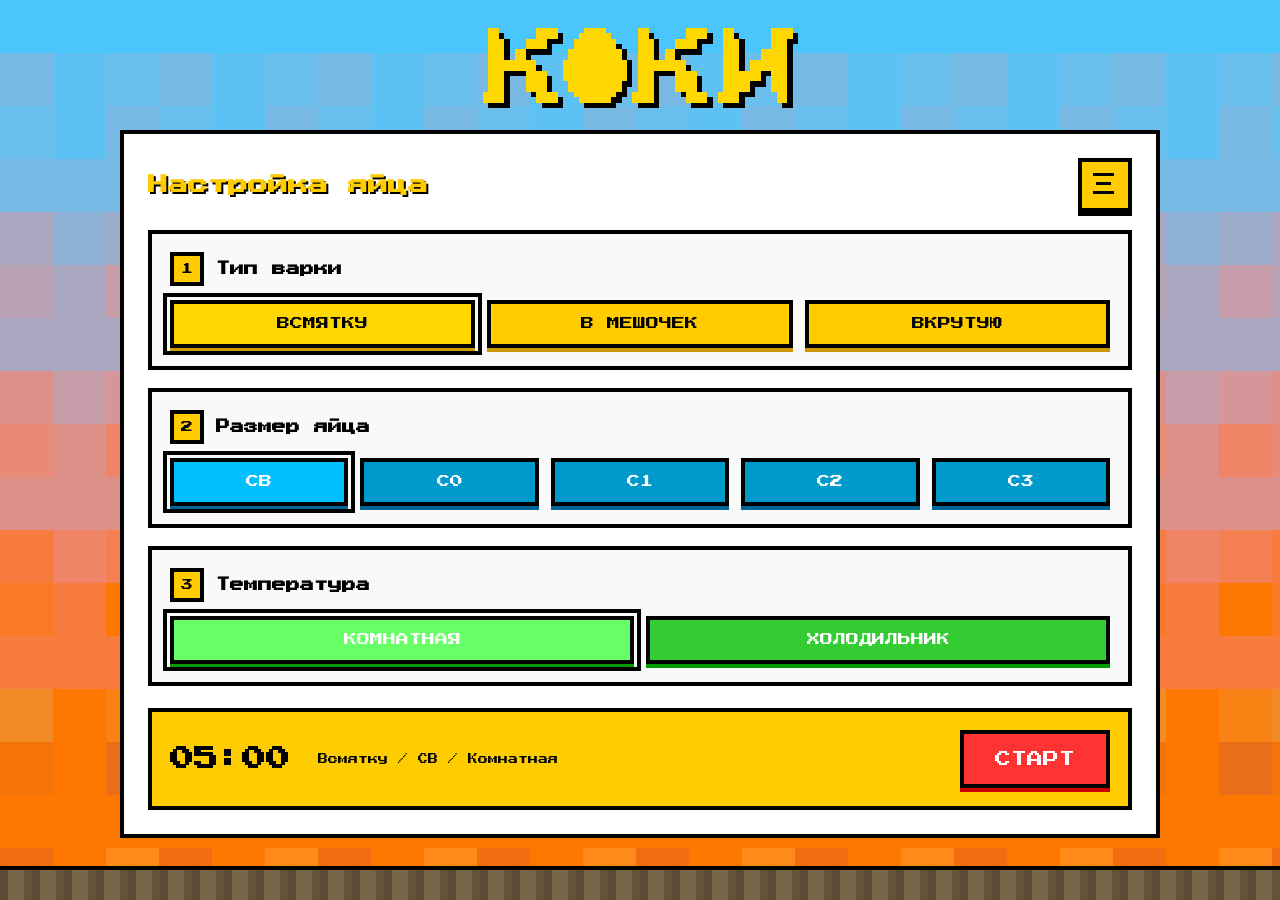
==== index.html @ ac681235 "260626" ====
<!DOCTYPE html>
<html lang="ru">
  <head>
    <meta charset="UTF-8">
    <meta name="viewport" content="width=device-width, initial-scale=1.0, viewport-fit=cover">
    <title>Главный по яйцам | КОКИ</title>
    <meta name="theme-color" id="themeColorMeta" content="#00B0EB">
    <meta name="apple-mobile-web-app-capable" content="yes">
    <meta name="mobile-web-app-capable" content="yes">
    <meta name="apple-mobile-web-app-status-bar-style" content="black-translucent">
    <link rel="icon" type="image/png" href="favicon-96x96.png" sizes="96x96" />
<link rel="icon" type="image/svg+xml" href="favicon.svg" />
<link rel="shortcut icon" type="image/x-icon" href="favicon.ico">
<link rel="apple-touch-icon" sizes="180x180" href="apple-touch-icon.png" />
<meta name="apple-mobile-web-app-title" content="КОКИ" />
<link rel="manifest" href="site.webmanifest" />
    <link rel="preconnect" href="https://fonts.googleapis.com">
    <link rel="preconnect" href="https://fonts.gstatic.com" crossorigin>
    <link rel="stylesheet" href="https://fonts.googleapis.com/css2?family=Press+Start+2P&display=swap">
    <link rel="icon" href="./assets/gif/peck.gif" type="image/gif">
    <link rel="stylesheet" href="./style.css">
  </head>

  <body>
    <div class="cloud-field" id="cloudField" aria-hidden="true"></div>
    <div class="night-star-field" id="nightStarField" aria-hidden="true"></div>
    <div class="status-veil" aria-hidden="true"></div>

    <div class="app-shell">
      <header class="retro-header app-header">
        <div class="header-inner">
          <img class="app-logo" src="./assets/logo.png" alt="КОКИ">
        </div>
      </header>

      <main class="retro-main app-main">
        <section class="site-section site-section--timer" id="timerView" data-section-panel="timer">
          <section class="app-panel setup-screen" id="setupScreen" aria-labelledby="setupTitle">
            <div class="panel-head">
              <h2 class="retro-subheading" id="setupTitle">Настройка яйца</h2>
              <button class="menu-toggle" type="button" data-menu-toggle aria-label="Открыть меню" aria-controls="siteMenuView" aria-expanded="false">
                <span class="menu-toggle__symbol" aria-hidden="true">Ξ</span>
              </button>
            </div>

            <ol class="setup-steps">
              <li class="setup-step">
                <div class="step-title">
                  <span class="step-number">1</span>
                  <h3>Тип варки</h3>
                </div>
                <div class="choice-grid choice-grid--three" role="radiogroup" aria-label="Тип варки">
                  <button class="retro-button retro-button--primary choice-button is-selected" type="button" data-group="doneness" data-value="soft" aria-pressed="true">Всмятку</button>
                  <button class="retro-button retro-button--primary choice-button" type="button" data-group="doneness" data-value="jammy" aria-pressed="false">В мешочек</button>
                  <button class="retro-button retro-button--primary choice-button" type="button" data-group="doneness" data-value="hard" aria-pressed="false">Вкрутую</button>
                </div>
              </li>

              <li class="setup-step">
                <div class="step-title">
                  <span class="step-number">2</span>
                  <h3>Размер яйца</h3>
                </div>
                <div class="choice-grid choice-grid--five" role="radiogroup" aria-label="Размер яйца">
                  <button class="retro-button retro-button--secondary choice-button is-selected" type="button" data-group="size" data-value="СВ" aria-pressed="true">СВ</button>
                  <button class="retro-button retro-button--secondary choice-button" type="button" data-group="size" data-value="С0" aria-pressed="false">С0</button>
                  <button class="retro-button retro-button--secondary choice-button" type="button" data-group="size" data-value="С1" aria-pressed="false">С1</button>
                  <button class="retro-button retro-button--secondary choice-button" type="button" data-group="size" data-value="С2" aria-pressed="false">С2</button>
                  <button class="retro-button retro-button--secondary choice-button" type="button" data-group="size" data-value="С3" aria-pressed="false">С3</button>
                </div>
              </li>

              <li class="setup-step">
                <div class="step-title">
                  <span class="step-number">3</span>
                  <h3>Температура</h3>
                </div>
                <div class="choice-grid choice-grid--two" role="radiogroup" aria-label="Температура яиц">
                  <button class="retro-button retro-button--constructive choice-button is-selected" type="button" data-group="temperature" data-value="room" aria-pressed="true">Комнатная</button>
                  <button class="retro-button retro-button--constructive choice-button" type="button" data-group="temperature" data-value="cold" aria-pressed="false">Холодильник</button>
                </div>
              </li>
            </ol>

            <div class="start-console" aria-live="polite">
              <div class="time-preview">
                <strong id="selectedTime">05:00</strong>
              </div>
              <div class="recipe-preview" id="recipePreview">Всмятку / СВ / Комнатная</div>
              <button class="retro-button retro-button--destructive retro-button--large start-button" id="startButton" type="button">Старт</button>
            </div>
          </section>

          <section class="app-panel timer-screen is-hidden" id="timerScreen" aria-labelledby="timerTitle" aria-live="polite">
            <div class="panel-head">
              <h2 class="retro-subheading">Таймер варки</h2>
              <button class="menu-toggle" type="button" data-menu-toggle aria-label="Открыть меню" aria-controls="siteMenuView" aria-expanded="false">
                <span class="menu-toggle__symbol" aria-hidden="true">Ξ</span>
              </button>
            </div>

            <div class="timer-scene">
              <div class="chicken-stage" aria-label="Игровая сцена">
                <div class="stage-sky" id="stageSky" aria-hidden="true"></div>
                <div class="stage-cloud-field" id="stageCloudField" aria-hidden="true"></div>
                <div class="stage-night-star-field" id="stageNightStarField" aria-hidden="true"></div>
                <img class="chicken-gif" id="chickenGif" src="./assets/gif/peck.gif" alt="Курица клюет">
              </div>

              <div class="timer-console">
                <span class="retro-badge retro-badge--warning" id="timerState">ВАРИМ</span>
                <h2 class="timer-title" id="timerTitle">До готовности</h2>
                <div class="timer-display" id="timerDisplay">05:00</div>
                <p class="timer-recipe" id="timerRecipe">Всмятку / СВ / Комнатная</p>

                <div class="retro-progress-bar timer-progress" aria-label="Прогресс таймера">
                  <div class="retro-progress-bar__inner" id="progressBar"></div>
                </div>

                <div class="timer-actions">
                  <button class="retro-button retro-button--secondary retro-button--medium" id="pauseButton" type="button">Пауза</button>
                  <button class="retro-button retro-button--ghost retro-button--medium" id="resetButton" type="button">Сначала</button>
                </div>
              </div>
            </div>
          </section>
        </section>

        <section class="app-panel site-menu-panel is-hidden" id="siteMenuView" aria-labelledby="siteMenuTitle">
          <div class="panel-head">
            <h2 class="retro-subheading" id="siteMenuTitle">Меню</h2>
            <button class="menu-toggle" type="button" data-menu-toggle aria-label="Закрыть меню" aria-controls="siteMenuView" aria-expanded="true">
              <span class="menu-toggle__symbol" aria-hidden="true">×</span>
            </button>
          </div>

          <nav class="site-menu" aria-label="Разделы сайта">
            <button class="site-menu__item is-active" type="button" data-section-target="timer" aria-current="page">Таймер варки</button>
            <button class="site-menu__item" type="button" data-section-target="tips">Советы</button>
            <button class="site-menu__item" type="button" data-section-target="recipes">Рецепты</button>
            <button class="site-menu__item" type="button" data-section-target="chef">От Шефа</button>
            <div class="site-menu__meta">
              <span>Версия 0.1</span>
              <span>© <span id="menuYear">2026</span> <a href="https://svarganil.ru" target="_blank" rel="noopener noreferrer">Сварганил</a></span>
            </div>
          </nav>
        </section>

        <section class="app-panel page-placeholder site-section is-hidden" id="recipesView" data-section-panel="recipes" aria-labelledby="recipesTitle">
          <div class="panel-head">
            <h2 class="retro-subheading" id="recipesTitle">Рецепты</h2>
            <button class="menu-toggle" type="button" data-menu-toggle aria-label="Открыть меню" aria-controls="siteMenuView" aria-expanded="false">
              <span class="menu-toggle__symbol" aria-hidden="true">Ξ</span>
            </button>
          </div>
          <div class="retro-accordion recipes-accordion" id="recipesList" data-recipes-src="./md/recipes.md">
            <button class="retro-accordion__button" type="button" aria-expanded="false" aria-controls="recipe-content-0">Чылбыр (яйца по-турецки)</button>
            <div class="retro-accordion__content" id="recipe-content-0" hidden>
              <section class="recipe-section" aria-labelledby="recipe-ingredients-0">
                <h3 id="recipe-ingredients-0">Ингредиенты</h3>
                <div class="recipe-copy">
                  <p>Йогуртовый соус:</p>
                  <ul class="recipe-list">
                    <li>Греческий йогурт (густой) — 250 г</li>
                    <li>Укроп — 2-3 веточки</li>
                    <li>Чеснок — 1 зубчик</li>
                    <li>Соль — ¼ ч. л.</li>
                    <li>TABASCO Jalapeno¹ — ¼ ч. л.</li>
                  </ul>
                  <p>Пряное масло:</p>
                  <ul class="recipe-list">
                    <li>Сливочное масло — 40 г</li>
                    <li>Оливковое масло — 1 ст. л.</li>
                    <li>Соус Lao Gan Ma² — 2 ст. л.</li>
                  </ul>
                  <p>Яйца пашот:</p>
                  <ul class="recipe-list">
                    <li>Уксус (9%) — 1 ст. л.</li>
                    <li>Соль — ¼ ч. л.</li>
                    <li>Яйца — 4 шт.</li>
                  </ul>
                  <p>Подача:</p>
                  <ul class="recipe-list">
                    <li>Халапеньо (свежий) — 3-5 слайсов</li>
                    <li>Укроп — 1-2 веточки</li>
                    <li>Пита — 1 шт.</li>
                  </ul>
                  <p>Можно заменить:</p>
                  <p>¹ Небольшим количеством любой пряной сухой приправы</p>
                  <p>² Миксом молотой копчёной паприки и хлопьев перца чили</p>
                </div>
              </section>

              <section class="recipe-section" aria-labelledby="recipe-steps-0">
                <h3 id="recipe-steps-0">Рецепт</h3>
                <div class="recipe-copy">
                  <ol class="recipe-steps">
                    <li>Достань йогурт из холодильника заранее, чтобы он достиг комнатной температуры. Мелко нарежь укроп, чеснок раздави в прессе (или натри на мелкой тёрке). Смешай йогурт с укропом, чесноком, солью и соусом TABASCO Jalapeno. Выложи массу в две тарелки.</li>
                    <li>В маленьком сотейнике разогрей сливочное и оливковое масло, добавь соус Lao Gan Ma, перемешай и готовь 1 минуту на небольшом огне. Оставь настаиваться на 5–10 минут, слей в соусник.</li>
                    <li>В кастрюлю налей слой воды толщиной 8-10 сантиметров, добавь уксус и соль, доведи до кипения и убавь огонь на слабый. Яйцо комнатной температуры разбей в маленькую миску, наклони её над водой и осторожно опусти яйцо в кастрюлю, вари 2–3 минуты по 2 яйца за раз. Аккуратно достань яйца с помощью шумовки, промокни бумажным полотенцем и выложи на йогуртовый соус.</li>
                    <li>Полей пряным маслом, укрась тонкими слайсами халапеньо и укропом. Подавай с тёплой питой.</li>
                  </ol>
                  <p class="recipe-link-row"><a class="retro-button retro-button--link recipe-link" href="https://t.me/slappetizer/432" target="_blank" rel="noopener noreferrer">Смотреть видео</a></p>
                </div>
              </section>
            </div>
            <button class="retro-accordion__button" type="button" aria-expanded="false" aria-controls="recipe-content-1">Маринованные яйца</button>
            <div class="retro-accordion__content" id="recipe-content-1" hidden>
              <section class="recipe-section" aria-labelledby="recipe-ingredients-1">
                <h3 id="recipe-ingredients-1">Ингредиенты</h3>
                <div class="recipe-copy">
                  <ul class="recipe-list">
                    <li>Яйцо СО — 10 шт.</li>
                    <li>Соль — 1 ст. л.</li>
                    <li>Имбирь — 50 г</li>
                    <li>Чеснок — 10 г</li>
                    <li>Острый перец — 10 г</li>
                    <li>Растительное масло — 2 мл</li>
                    <li>Вода — 300 мл</li>
                    <li>Соевый соус — 300 мл</li>
                    <li>Тростниковый сахар — 2 ст. л.</li>
                    <li>Зелёный лук — 30 г</li>
                    <li>Вустерширский соус — 5 мл</li>
                    <li>Рисовый уксус — 2 ст. л.</li>
                  </ul>
                </div>
              </section>

              <section class="recipe-section" aria-labelledby="recipe-steps-1">
                <h3 id="recipe-steps-1">Рецепт</h3>
                <div class="recipe-copy">
                  <ol class="recipe-steps">
                    <li>Сперва отвари яйца. Вскипяти воду и посоли в пропорции чайная ложка соли на литр. Аккуратно опусти яйца, вода должна полностью покрывать их. Сбавь огонь, чтобы не было бурного кипения. Для «кремового желтка» потребуется от 4 до 5 минут в зависимости от категории (размера) и температуры яиц.</li>
                    <li>Переложи яйца в ледяную воду, а через 5 минут смени её, чтобы остановить процесс варки внутри. Аккуратно почисти яйца и положи их в банку.</li>
                    <li>Для маринада почисти и нарежь свежий имбирь, чеснок и острый перец. Немного обжарь их, залей водой, соевым соусом и добавь сахар. Вари 10-15 минут.</li>
                    <li>Нарежь зелёный лук и добавь к яйцам. Капни вустерский соус, залей маринадом и добавь рисовый уксус.</li>
                    <li>Плотно закрой банку и убери в холодильник на 24 часа.</li>
                  </ol>
                  <p>Подавай с хрустящим луком.</p>
                  <p class="recipe-link-row"><a class="retro-button retro-button--link recipe-link" href="https://t.me/slappetizer/552" target="_blank" rel="noopener noreferrer">Смотреть видео</a></p>
                </div>
              </section>
            </div>
          </div>
        </section>

        <section class="app-panel page-placeholder site-section is-hidden" id="tipsView" data-section-panel="tips" aria-labelledby="tipsTitle">
          <div class="panel-head">
            <h2 class="retro-subheading" id="tipsTitle">Советы</h2>
            <button class="menu-toggle" type="button" data-menu-toggle aria-label="Открыть меню" aria-controls="siteMenuView" aria-expanded="false">
              <span class="menu-toggle__symbol" aria-hidden="true">Ξ</span>
            </button>
          </div>
          <div class="retro-accordion tips-accordion" id="tipsList" data-hints-src="./md/hints.md">
            <button class="retro-accordion__button" type="button" aria-expanded="false" aria-controls="hint-content-0">Категория и хранение</button>
            <div class="retro-accordion__content" id="hint-content-0" hidden>
              <div class="recipe-copy">
                <p>Столовые яйца (маркируются синей буквой С) — можно хранить до 25 дней при комнатной температуре и до 120 дней — в холодильнике.</p>
                <p>Столовые яйца делятся на категории по весу. Больше цифра — меньше размер:</p>
                <ul class="recipe-list">
                  <li>С3 — столовое яйцо третьей категории / 35–44,9 г</li>
                  <li>С2 — столовое яйцо второй категории / 45–54,9 г</li>
                  <li>С1 — столовое яйцо первой категории / 55–64,9 г</li>
                  <li>СО — столовое яйцо отборное / 65–74,9 г</li>
                  <li>СВ — столовое яйцо высшей категории / более 75 г</li>
                </ul>
                <p>При этом категорию яиц определяет только вес, а не пищевые показатели. Это учитывается и при готовке: чем легче яйцо, тем быстрее оно сварится.</p>
                <p>Диетические яйца (маркируются красной буквой Д) — срок реализации доходит до 7 дней.</p>
              </div>
            </div>

            <button class="retro-accordion__button" type="button" aria-expanded="false" aria-controls="hint-content-1">Нужно ли мыть куриные яйца</button>
            <div class="retro-accordion__content" id="hint-content-1" hidden>
              <div class="recipe-copy">
                <p>Мыть яйца перед хранением не стоит — так они быстрее теряют свежесть. А вот перед приготовлением ополоснуть скорлупу можно и нужно.</p>
                <p>Опять же всё зависит от твоей брезгливости.</p>
              </div>
            </div>

            <button class="retro-accordion__button" type="button" aria-expanded="false" aria-controls="hint-content-2">Принципы варки яиц</button>
            <div class="retro-accordion__content" id="hint-content-2" hidden>
              <div class="recipe-copy">
                <p>Четыре простых правила для варки яиц любой категории:</p>
                <ol class="recipe-steps">
                  <li>Достань яйца из холодильника заранее и дай им прогреться до комнатной температуры — иначе от резкого перепада температур скорлупа может треснуть.</li>
                  <li>Вода должна полностью покрывать яйца. Доведи её до кипения, посоли из расчёта чайная ложка на литр и немного убавь огонь — яйца должны лежать плотно и вариться в слабо кипящей воде, не стукаясь о кастрюлю, иначе скорлупа треснет и белок вытечет.</li>
                  <li>Опускай яйца в воду ложкой или шумовкой. Время варки — от 2 до 15 минут в зависимости от желаемой консистенции и категории яиц.</li>
                  <li>Готовые яйца сразу переложи в холодную воду — со льдом или просто под краном.</li>
                </ol>
              </div>
            </div>

            <button class="retro-accordion__button" type="button" aria-expanded="false" aria-controls="hint-content-3">Зачем прокалывать яйца перед варкой</button>
            <div class="retro-accordion__content" id="hint-content-3" hidden>
              <div class="recipe-copy">
                <p>Некоторые прокалывают скорлупу булавкой перед варкой — вода проникает между скорлупой и мембраной, и яйцо потом легче чистится.</p>
                <p class="recipe-link-row"><a class="retro-button retro-button--link recipe-link" href="https://ozon.ru/t/fIwweMl" target="_blank" rel="noopener noreferrer">Удобнее всего использовать специальный прокалыватель.</a></p>
              </div>
            </div>

            <button class="retro-accordion__button" type="button" aria-expanded="false" aria-controls="hint-content-4">Яйца всмятку</button>
            <div class="retro-accordion__content" id="hint-content-4" hidden>
              <div class="recipe-copy">
                <p>У яйца всмятку — жидкий желток и нетвёрдый белок. Такое яйцо можно приготовить и без варки: залей яйца кипятком, подожди 10 минут, слей воду и снова залей кипятком на 2–3 минуты. Белок при этом не твердеет, а лишь сгущается в нежную массу, желток остаётся полужидким.</p>
                <p>Для получения такой консистенции используй мой таймер.</p>
              </div>
            </div>

            <button class="retro-accordion__button" type="button" aria-expanded="false" aria-controls="hint-content-5">Яйца в мешочек</button>
            <div class="retro-accordion__content" id="hint-content-5" hidden>
              <div class="recipe-copy">
                <p>У яйца в мешочек твёрдый белок и жидкий кремовый желток в середине.</p>
                <p>Для получения такой консистенции используй мой таймер.</p>
              </div>
            </div>

            <button class="retro-accordion__button" type="button" aria-expanded="false" aria-controls="hint-content-6">Яйца вкрутую</button>
            <div class="retro-accordion__content" id="hint-content-6" hidden>
              <div class="recipe-copy">
                <p>У яйца вкрутую — полностью затвердевший желток и плотный белок.</p>
                <p>Проверить готовность просто: раскрути яйцо — вкрутую оно вращается ровно, сырое — покачивается.</p>
                <p>Для получения такой консистенции используй мой таймер.</p>
                <p>А если хочешь модный мягкий в центре желток — уменьши время варки на 1–1,5 минуты.</p>
              </div>
            </div>

            <button class="retro-accordion__button" type="button" aria-expanded="false" aria-controls="hint-content-7">Варка перепелиных яиц</button>
            <div class="retro-accordion__content" id="hint-content-7" hidden>
              <div class="recipe-copy">
                <p>Да, их тоже можно варить всмятку, в мешочек и вкрутую, но есть нюансы, так что выделил отдельным пунктом.</p>
                <p>Варятся довольно просто. Примерно за полчаса до варки вынь яйца из холодильника — особенно если планируешь опускать их сразу в кипяток. Так скорлупа не треснет от перепада температур.</p>
                <p>Перепелиные яйца вкрутую кладут в холодную воду и варят 4 минуты после закипания. В мешочек — опускают в кипяток на 3 минуты, затем сразу в холодную воду. Всмятку — то же самое, но достаточно 2 минут.</p>
              </div>
            </div>

            <button class="retro-accordion__button" type="button" aria-expanded="false" aria-controls="hint-content-8">Как быстро чистить яйца</button>
            <div class="retro-accordion__content" id="hint-content-8" hidden>
              <div class="recipe-copy">
                <p>Положи яйцо на стол, накрой ладонью и покатай, слегка надавливая — скорлупа равномерно растрескается и легко снимется. Способ работает и с куриными, и с перепелиными.</p>
              </div>
            </div>

            <button class="retro-accordion__button" type="button" aria-expanded="false" aria-controls="hint-content-9">Резак для яиц всмятку</button>
            <div class="retro-accordion__content" id="hint-content-9" hidden>
              <div class="recipe-copy">
                <p>Eierschalensollbruchstellenverursacher — немецкий гаджет для вскрытия яиц всмятку: небольшой, но увесистый металлический шарик резко ударяет по куполу на скорлупе, что делает ровный круговой надрез для аккуратного снятия верхушки.</p>
                <p>Кстати, дословно означает «устройство для создания заданной точки разлома яичной скорлупы». Немцы славятся умением упаковать целое описание предмета в одно слово...</p>
                <p class="recipe-link-row"><a class="retro-button retro-button--link recipe-link" href="https://ozon.ru/t/aHXY3OH" target="_blank" rel="noopener noreferrer">Свой купил тут.</a></p>
              </div>
            </div>

            <button class="retro-accordion__button" type="button" aria-expanded="false" aria-controls="hint-content-10">Сколько яиц можно есть в день</button>
            <div class="retro-accordion__content" id="hint-content-10" hidden>
              <div class="recipe-copy">
                <p>Для здорового человека одно-два яйца в день — норма, которая не повышает риск сердечно-сосудистых заболеваний. Но важно не только количество, а ещё и с чем их ешь: яйцо пашот с цельнозерновым хлебом и овощами — одно дело, яичница с беконом — совсем другое. Людям с диабетом или нарушениями липидного обмена стоит обсудить норму с врачом.</p>
                <p>Холестерин в яйцах долго был поводом для тревоги, но сейчас учёные смотрят на это иначе: пищевой холестерин слабо влияет на его уровень в крови. Организм сам производит около 80% холестерина, а куда важнее — сколько клетчатки ты ешь и каков образ жизни в целом.</p>
              </div>
            </div>

            <button class="retro-accordion__button" type="button" aria-expanded="false" aria-controls="hint-content-11">Можно ли пить сырые яйца</button>
            <div class="retro-accordion__content" id="hint-content-11" hidden>
              <div class="recipe-copy">
                <p>Сырые яйца пьют ради голоса, от похмелья и для набора мышц — как Рокки. Цистеин действительно помогает при похмелье, горло яйца тоже смягчают, но вот с белком всё наоборот: из сырых усваивается лишь около 50%, из варёных — 90%. Вдобавок сырой белок блокирует усвоение биотина.</p>
                <p>Главный риск — сальмонеллёз, хотя вероятность заражения невелика. Детям, беременным и пожилым сырые яйца лучше не есть совсем. Вывод простой: польза есть, но варёные яйца во всём выигрывают.</p>
              </div>
            </div>
          </div>
        </section>

        <section class="app-panel page-placeholder site-section is-hidden" id="chefView" data-section-panel="chef" aria-labelledby="chefTitle">
          <div class="panel-head">
            <h2 class="retro-subheading" id="chefTitle">От Шефа</h2>
            <button class="menu-toggle" type="button" data-menu-toggle aria-label="Открыть меню" aria-controls="siteMenuView" aria-expanded="false">
              <span class="menu-toggle__symbol" aria-hidden="true">Ξ</span>
            </button>
          </div>
          <div class="chef-scene">
            <div class="stage-sky chef-stage-sky" id="chefStageSky" aria-hidden="true"></div>
            <div class="stage-cloud-field chef-stage-cloud-field" id="chefStageCloudField" aria-hidden="true"></div>
            <div class="stage-night-star-field chef-stage-night-star-field" id="chefStageNightStarField" aria-hidden="true"></div>
            <blockquote class="retro-blockquote chef-bubble">
              <p>Что было раньше — курица или яйцо? Лично мне — пофигу. Факт один: без курицы нет и яйца — «философского камня» кулинарии.</p>
              <p>Варёные яйца — это база. Кто-то любит просто вкрутую с щедрой порцией мазика, а кто-то, подобно Королю из «Бременских Музыкантов», — всмятку уплетать ложечкой. Жаль только переменных, чтобы достичь нужной консистенции с первого раза, слишком много.</p>
              <p>Именно поэтому я сварил больше сотни яиц и перебрал десятки комбинаций. А как известно, самое лучшее мы делаем для себя, так что без паники — твои яйца в надёжных руках.</p>
              <p>Удачной варки!</p>
              <p>— АВ</p>
            </blockquote>
            <img class="chef-avatar" src="./assets/av.png" alt="АВ">
          </div>
        </section>
      </main>

      <footer class="retro-footer app-footer">
        <div class="office-helper-shell" id="officeHelperShell" hidden>
          <blockquote class="retro-blockquote office-helper__bubble" id="officeHelperBubble" aria-live="polite" hidden>
            <span id="officeHelperBubbleText"></span>
          </blockquote>
          <button class="office-helper" id="officeHelper" type="button" aria-label="Открыть помощника">
            <img class="office-helper__gif" id="officeHelperGif" src="./assets/gif/crackl.gif" alt="">
          </button>
        </div>
        <div class="ground" aria-hidden="true"></div>
      </footer>
    </div>

    <div class="retro-toast" id="alarmToast" role="status">
      <p>КОКИ: яйцо готово!</p>
    </div>

    <script src="./script.js"></script>
  </body>
</html>
---- style.css ----
@import url('https://fonts.googleapis.com/css2?family=Press+Start+2P&display=swap');

* {
  box-sizing: border-box;
}

html {
  min-height: 100%;
  background-color: #00B0EB;
}

body {
  min-height: 100%;
  min-height: 100dvh;
  margin: 0;
  font-family: 'Press Start 2P', cursive;
  color: #000;
  position: relative;
  overflow-x: hidden;
  background-color: #00B0EB;
}

body.theme-morning {
  background-color: #4AC6FD;
}

body.theme-evening {
  background-color: #6B5272;
}

body.theme-night {
  background-color: #281B4F;
}

.status-veil {
  position: fixed;
  top: 0;
  left: 0;
  right: 0;
  height: calc(env(safe-area-inset-top, 0px) + 54px);
  z-index: 7;
  display: none;
  pointer-events: none;
  background: linear-gradient(
    to bottom,
    rgba(0, 176, 235, 0.68) 0%,
    rgba(0, 176, 235, 0.28) 58%,
    rgba(0, 176, 235, 0) 100%
  );
}

body.theme-morning .status-veil {
  background: linear-gradient(
    to bottom,
    rgba(74, 198, 253, 0.7) 0%,
    rgba(74, 198, 253, 0.3) 58%,
    rgba(74, 198, 253, 0) 100%
  );
}

body.theme-evening .status-veil {
  background: linear-gradient(
    to bottom,
    rgba(107, 82, 114, 0.74) 0%,
    rgba(107, 82, 114, 0.34) 58%,
    rgba(107, 82, 114, 0) 100%
  );
}

body.theme-night .status-veil {
  background: linear-gradient(
    to bottom,
    rgba(40, 27, 79, 0.76) 0%,
    rgba(40, 27, 79, 0.36) 58%,
    rgba(40, 27, 79, 0) 100%
  );
}

body::before,
body::after {
  content: "";
  display: none;
  position: fixed;
  top: 0;
  left: 0;
  pointer-events: none;
  z-index: 1;
  image-rendering: pixelated;
}

body.theme-evening::before {
  display: block;
  width: 1px;
  height: 1px;
  box-shadow:
    8vw 14vh 0 0 rgba(255, 238, 190, 0.44),
    17vw 31vh 0 1px rgba(255, 238, 190, 0.36),
    25vw 11vh 0 2px rgba(255, 249, 217, 0.34),
    34vw 42vh 0 0 rgba(255, 238, 190, 0.4),
    48vw 19vh 0 3px rgba(255, 249, 217, 0.32),
    57vw 36vh 0 1px rgba(255, 238, 190, 0.38),
    69vw 13vh 0 0 rgba(255, 249, 217, 0.42),
    82vw 28vh 0 2px rgba(255, 238, 190, 0.34),
    93vw 47vh 0 1px rgba(255, 249, 217, 0.38),
    12vw 63vh 0 2px rgba(255, 238, 190, 0.3),
    41vw 71vh 0 0 rgba(255, 249, 217, 0.36),
    77vw 66vh 0 3px rgba(255, 238, 190, 0.26),
    4vw 37vh 0 0 rgba(255, 249, 217, 0.34),
    28vw 52vh 0 1px rgba(255, 238, 190, 0.32),
    38vw 9vh 0 0 rgba(255, 249, 217, 0.38),
    62vw 57vh 0 2px rgba(255, 238, 190, 0.28),
    71vw 41vh 0 1px rgba(255, 249, 217, 0.34),
    88vw 12vh 0 0 rgba(255, 238, 190, 0.36),
    98vw 34vh 0 1px rgba(255, 249, 217, 0.32),
    19vw 48vh 0 0 rgba(255, 238, 190, 0.34),
    53vw 7vh 0 1px rgba(255, 249, 217, 0.3),
    79vw 49vh 0 0 rgba(255, 238, 190, 0.32),
    91vw 39vh 0 2px rgba(255, 249, 217, 0.28);
  animation: stars-twinkle-soft 5.6s ease-in-out infinite;
}

body.theme-evening::after {
  display: block;
  width: 2px;
  height: 2px;
  box-shadow:
    5vw 51vh 0 1px rgba(255, 223, 181, 0.36),
    21vw 74vh 0 0 rgba(255, 249, 217, 0.4),
    31vw 58vh 0 2px rgba(255, 223, 181, 0.3),
    52vw 79vh 0 1px rgba(255, 249, 217, 0.34),
    63vw 55vh 0 3px rgba(255, 223, 181, 0.26),
    89vw 78vh 0 0 rgba(255, 249, 217, 0.38),
    96vw 59vh 0 2px rgba(255, 223, 181, 0.32),
    73vw 88vh 0 1px rgba(255, 249, 217, 0.36),
    14vw 86vh 0 0 rgba(255, 223, 181, 0.32),
    36vw 91vh 0 2px rgba(255, 249, 217, 0.28),
    47vw 64vh 0 1px rgba(255, 223, 181, 0.34),
    68vw 73vh 0 0 rgba(255, 249, 217, 0.36),
    83vw 53vh 0 2px rgba(255, 223, 181, 0.3),
    26vw 68vh 0 0 rgba(255, 249, 217, 0.34),
    58vw 88vh 0 1px rgba(255, 223, 181, 0.32),
    94vw 82vh 0 0 rgba(255, 249, 217, 0.34);
  animation: stars-twinkle-soft 7.2s ease-in-out infinite reverse;
}

body.theme-night::before {
  display: none;
  width: 1px;
  height: 1px;
  box-shadow:
    3vw 8vh 0 0 rgba(255, 255, 230, 0.78),
    9vw 24vh 0 1px rgba(255, 255, 230, 0.62),
    14vw 42vh 0 3px rgba(255, 243, 188, 0.48),
    19vw 13vh 0 2px rgba(255, 255, 230, 0.58),
    24vw 67vh 0 0 rgba(255, 255, 230, 0.7),
    29vw 35vh 0 1px rgba(255, 243, 188, 0.56),
    33vw 5vh 0 2px rgba(255, 255, 230, 0.62),
    38vw 82vh 0 3px rgba(255, 243, 188, 0.46),
    44vw 26vh 0 0 rgba(255, 255, 230, 0.74),
    49vw 52vh 0 1px rgba(255, 243, 188, 0.58),
    54vw 17vh 0 3px rgba(255, 255, 230, 0.52),
    58vw 73vh 0 2px rgba(255, 243, 188, 0.54),
    63vw 39vh 0 0 rgba(255, 255, 230, 0.7),
    67vw 9vh 0 1px rgba(255, 243, 188, 0.58),
    72vw 61vh 0 3px rgba(255, 255, 230, 0.5),
    78vw 33vh 0 2px rgba(255, 243, 188, 0.56),
    83vw 14vh 0 0 rgba(255, 255, 230, 0.74),
    88vw 87vh 0 3px rgba(255, 243, 188, 0.46),
    94vw 48vh 0 1px rgba(255, 255, 230, 0.66),
    97vw 21vh 0 2px rgba(255, 243, 188, 0.54),
    6vw 79vh 0 1px rgba(255, 255, 230, 0.6),
    16vw 91vh 0 2px rgba(255, 243, 188, 0.52),
    36vw 95vh 0 0 rgba(255, 255, 230, 0.7),
    56vw 92vh 0 1px rgba(255, 243, 188, 0.56),
    76vw 96vh 0 2px rgba(255, 255, 230, 0.58);
  animation: stars-twinkle 4.8s ease-in-out infinite;
}

body.theme-night::after {
  display: none;
  width: 2px;
  height: 2px;
  box-shadow:
    5vw 55vh 0 2px rgba(222, 236, 255, 0.5),
    11vw 70vh 0 0 rgba(255, 255, 230, 0.72),
    18vw 29vh 0 3px rgba(222, 236, 255, 0.42),
    27vw 88vh 0 1px rgba(255, 255, 230, 0.62),
    31vw 73vh 0 2px rgba(222, 236, 255, 0.5),
    42vw 44vh 0 3px rgba(255, 255, 230, 0.44),
    47vw 9vh 0 0 rgba(222, 236, 255, 0.68),
    53vw 66vh 0 2px rgba(255, 255, 230, 0.54),
    61vw 23vh 0 1px rgba(222, 236, 255, 0.6),
    66vw 84vh 0 3px rgba(255, 255, 230, 0.42),
    71vw 50vh 0 0 rgba(222, 236, 255, 0.7),
    79vw 6vh 0 2px rgba(255, 255, 230, 0.52),
    86vw 64vh 0 1px rgba(222, 236, 255, 0.62),
    91vw 35vh 0 3px rgba(255, 255, 230, 0.42),
    98vw 75vh 0 0 rgba(222, 236, 255, 0.68),
    22vw 4vh 0 1px rgba(255, 255, 230, 0.58),
    40vw 12vh 0 2px rgba(222, 236, 255, 0.54),
    60vw 5vh 0 1px rgba(255, 255, 230, 0.6),
    81vw 92vh 0 2px rgba(222, 236, 255, 0.5);
  animation: stars-twinkle 6.4s ease-in-out infinite reverse;
}

.pixel-sky {
  position: fixed;
  inset: 0;
  z-index: 0;
  display: none;
  overflow: hidden;
  pointer-events: none;
  image-rendering: pixelated;
}

body.theme-morning .pixel-sky,
body.theme-evening .pixel-sky {
  display: grid;
}

.sky-pixel {
  width: 100%;
  height: 100%;
}

button,
input,
textarea {
  font: inherit;
}

button {
  -webkit-tap-highlight-color: transparent;
}

.cloud-field {
  position: fixed;
  inset: 0;
  z-index: 1;
  display: none;
  overflow: hidden;
  pointer-events: none;
}

body.theme-day .cloud-field {
  display: block;
}

.night-star-field {
  position: fixed;
  inset: 0;
  z-index: 1;
  display: none;
  overflow: hidden;
  pointer-events: none;
  image-rendering: pixelated;
}

body.theme-night .night-star-field {
  display: block;
}

.night-star {
  position: absolute;
  top: var(--star-top);
  left: var(--star-left);
  width: var(--star-size);
  height: var(--star-size);
  background-color: var(--star-color);
  opacity: 1;
  pointer-events: none;
  animation: night-star-twinkle var(--star-duration) linear infinite;
  animation-delay: var(--star-delay);
}

.day-cloud {
  position: absolute;
  top: var(--cloud-top);
  left: var(--cloud-start);
  width: var(--cloud-width);
  max-width: none;
  height: auto;
  image-rendering: pixelated;
  pointer-events: none;
  animation: day-cloud-float var(--cloud-duration) linear infinite;
  animation-delay: var(--cloud-delay);
}

.app-shell {
  min-height: 100vh;
  display: flex;
  flex-direction: column;
  position: relative;
  z-index: 2;
}

.retro-header,
.retro-footer {
  width: 100%;
  position: relative;
}

.retro-header {
  padding: 28px 16px 10px;
  text-align: center;
}

.header-inner {
  width: min(100%, 1040px);
  margin: 0 auto;
  position: relative;
  display: flex;
  align-items: center;
  justify-content: center;
}

.menu-toggle {
  width: 54px;
  height: 54px;
  flex: 0 0 54px;
  display: inline-flex;
  align-items: center;
  justify-content: center;
  padding: 0;
  border: 4px solid #000;
  background-color: #ffcc00;
  box-shadow: 0 4px #000;
  cursor: pointer;
  transition: transform 0.1s ease-in-out, background-color 0.1s ease-in-out, box-shadow 0.1s ease-in-out;
}

.menu-toggle:hover,
.menu-toggle:focus {
  transform: translateY(2px);
  background-color: #fff;
}

.menu-toggle:active,
.menu-toggle[aria-expanded="true"] {
  transform: translateY(4px);
  box-shadow: none;
}

.menu-toggle__symbol {
  display: block;
  color: #000;
  font-size: 24px;
  line-height: 1;
}

.site-menu {
  width: 100%;
  display: grid;
  gap: 12px;
  text-align: left;
}

.site-menu__item {
  width: 100%;
  min-height: 64px;
  border: 4px solid #000;
  background-color: #f9f9f9;
  color: #000;
  box-shadow: 0 4px #000;
  padding: 14px 16px;
  text-align: left;
  font-size: 13px;
  line-height: 1.5;
  cursor: pointer;
  transition: transform 0.1s ease-in-out, background-color 0.1s ease-in-out, box-shadow 0.1s ease-in-out;
}

.site-menu__item:hover,
.site-menu__item:focus {
  transform: translateY(2px);
  background-color: #ffcc00;
}

.site-menu__item:active {
  transform: translateY(4px);
  box-shadow: none;
}

.site-menu__item.is-active,
.site-menu__item[aria-current="page"] {
  background-color: #ffcc00;
}

.site-menu__meta {
  display: grid;
  gap: 4px;
  margin-top: 8px;
  padding-top: 14px;
  border-top: 4px solid #000;
  color: #000;
  font-size: 9px;
  line-height: 1.8;
}

.site-menu__meta a {
  color: #000;
  text-decoration: none;
  border-bottom: 2px solid #000;
}

.site-menu__meta a:hover,
.site-menu__meta a:focus {
  color: #cc0000;
  border-bottom-color: #cc0000;
}

.retro-footer {
  margin-top: auto;
  background-color: #776548;
  overflow: visible;
  z-index: 3;
}

.app-main {
  width: 100%;
  flex: 1;
  display: flex;
  justify-content: center;
  align-items: stretch;
  padding: 12px 16px 28px;
}

.retro-heading {
  margin: 0 0 14px;
  font-size: 48px;
  color: #ffcc00;
  text-shadow: 4px 4px #000;
  line-height: 1.2;
  letter-spacing: 0;
}

.app-logo {
  display: block;
  width: min(315px, 57vw);
  height: auto;
  margin: 0 auto;
  image-rendering: pixelated;
}

.retro-subheading {
  margin: 0;
  font-size: 20px;
  color: #ffcc00;
  text-shadow: 2px 2px #000;
  line-height: 1.4;
  letter-spacing: 0;
}

.retro-paragraph {
  margin: 0;
  font-size: 12px;
  line-height: 1.8;
  color: #000;
}

.game-kicker {
  margin: 0 0 10px;
  font-size: 10px;
  line-height: 1.6;
  color: #fff;
  text-shadow: 2px 2px #000;
}

.site-section {
  width: min(100%, 1040px);
}

.app-panel {
  width: min(100%, 1040px);
  background-color: #fff;
  border: 4px solid #000;
  padding: 24px;
  align-self: flex-start;
}

.page-placeholder {
  min-height: 360px;
}

.site-menu-panel {
  min-height: 360px;
}

.placeholder-box {
  min-height: 238px;
  display: flex;
  align-items: center;
  justify-content: center;
  border: 4px solid #000;
  background-color: #f9f9f9;
  padding: 24px;
  text-align: center;
}

.placeholder-box p {
  margin: 0;
  font-size: 12px;
  line-height: 1.8;
}

.chef-scene {
  min-height: 520px;
  position: relative;
  border: 4px solid #000;
  background-color: #00B0EB;
  overflow: hidden;
  isolation: isolate;
  padding: 28px 18px 244px;
}

.chef-avatar {
  width: 220px;
  height: auto;
  position: absolute;
  left: 0;
  bottom: 0;
  display: block;
  image-rendering: pixelated;
  z-index: 3;
}

.retro-blockquote.chef-bubble {
  width: 100%;
  max-width: none;
  margin: 0;
  padding: 12px 14px;
  position: relative;
  z-index: 2;
  font-size: 9px;
  line-height: 1.65;
  box-sizing: border-box;
}

.retro-blockquote.chef-bubble::before {
  left: 20px;
  transform: none;
}

.retro-blockquote.chef-bubble::after {
  left: 18px;
  transform: none;
}

.chef-bubble p {
  margin: 0 0 9px;
}

.chef-bubble p:last-child {
  margin-bottom: 0;
}

.panel-head {
  display: flex;
  align-items: center;
  justify-content: space-between;
  gap: 16px;
  margin-bottom: 18px;
}

.setup-steps {
  display: grid;
  gap: 18px;
  margin: 0;
  padding: 0;
  list-style: none;
}

.setup-step {
  border: 4px solid #000;
  background-color: #f9f9f9;
  padding: 18px;
}

.step-title {
  display: flex;
  align-items: center;
  gap: 12px;
  margin-bottom: 14px;
}

.step-title h3 {
  margin: 0;
  font-size: 14px;
  line-height: 1.5;
  color: #000;
  letter-spacing: 0;
}

.step-number {
  width: 34px;
  height: 34px;
  flex: 0 0 34px;
  display: inline-flex;
  align-items: center;
  justify-content: center;
  background-color: #ffcc00;
  border: 4px solid #000;
  font-size: 12px;
}

.choice-grid {
  display: grid;
  gap: 12px;
}

.choice-grid--three {
  grid-template-columns: repeat(3, minmax(0, 1fr));
}

.choice-grid--five {
  grid-template-columns: repeat(5, minmax(0, 1fr));
}

.choice-grid--two {
  grid-template-columns: repeat(2, minmax(0, 1fr));
}

.retro-button {
  border: 4px solid #000;
  font-size: 13px;
  line-height: 1.4;
  padding: 10px 16px;
  text-transform: uppercase;
  cursor: pointer;
  position: relative;
  transition: transform 0.1s ease-in-out, background-color 0.1s ease-in-out;
  outline: none;
  min-height: 48px;
}

.retro-button:hover,
.retro-button:focus {
  transform: translateY(2px);
}

.retro-button:active {
  transform: translateY(4px);
}

.retro-button--small {
  font-size: 11px;
  padding: 6px 10px;
}

.retro-button--medium {
  font-size: 12px;
  padding: 10px 16px;
}

.retro-button--large {
  font-size: 16px;
  padding: 14px 24px;
}

.retro-button--primary {
  background-color: #ffcc00;
  color: #000;
  box-shadow: 0 4px #cc9900;
}

.retro-button--primary:hover,
.retro-button--primary:focus,
.retro-button--primary.is-selected {
  background-color: #ffd700;
}

.retro-button--secondary {
  background-color: #0099cc;
  color: #fff;
  box-shadow: 0 4px #006699;
}

.retro-button--secondary:hover,
.retro-button--secondary:focus,
.retro-button--secondary.is-selected {
  background-color: #00bfff;
}

.retro-button--ghost {
  background-color: transparent;
  color: #000;
  border: 4px dashed #000;
  box-shadow: none;
}

.retro-button--ghost:hover,
.retro-button--ghost:focus {
  background-color: rgba(0, 0, 0, 0.1);
}

.retro-button--link {
  min-height: 0;
  border: none;
  background-color: transparent;
  box-shadow: none;
  color: #000;
  padding: 0;
  text-decoration: underline;
}

.retro-button--link:hover,
.retro-button--link:focus {
  background-color: transparent;
  color: #00f;
  transform: none;
}

.retro-button--link:active {
  transform: translateY(4px);
}

.retro-button--destructive {
  background-color: #ff3333;
  color: #fff;
  box-shadow: 0 4px #cc0000;
}

.retro-button--destructive:hover,
.retro-button--destructive:focus {
  background-color: #ff6666;
}

.retro-button--constructive {
  background-color: #33cc33;
  color: #fff;
  box-shadow: 0 4px #009900;
}

.retro-button--constructive:hover,
.retro-button--constructive:focus,
.retro-button--constructive.is-selected {
  background-color: #66ff66;
}

.choice-button {
  width: 100%;
  min-width: 0;
  overflow-wrap: anywhere;
}

.choice-button.is-selected {
  outline: 4px solid #000;
  outline-offset: 3px;
}

.retro-tooltip-container {
  position: relative;
  display: inline-block;
}

.choice-grid .retro-tooltip-container {
  display: block;
  width: 100%;
}

.retro-tooltip {
  visibility: hidden;
  background-color: #000;
  color: #ffcc00;
  text-align: center;
  padding: 5px 10px;
  position: absolute;
  z-index: 2;
  bottom: 125%;
  left: 50%;
  width: max-content;
  max-width: min(280px, calc(100vw - 48px));
  transform: translateX(-50%);
  font-family: 'Press Start 2P', cursive;
  font-size: 12px;
  line-height: 1.6;
  border: 4px solid #ffcc00;
}

.retro-tooltip::after {
  content: '';
  position: absolute;
  top: 100%;
  left: 50%;
  margin-left: -5px;
  border-width: 5px;
  border-style: solid;
  border-color: #ffcc00 transparent transparent transparent;
}

.retro-tooltip-container:hover .retro-tooltip,
.retro-tooltip-container:focus-within .retro-tooltip {
  visibility: visible;
}

.retro-accordion {
  display: grid;
  gap: 12px;
}

.retro-accordion__button {
  width: 100%;
  min-height: 64px;
  border: 4px solid #000;
  background-color: #ffcc00;
  color: #000;
  padding: 18px;
  text-align: left;
  font-family: 'Press Start 2P', cursive;
  font-size: 13px;
  line-height: 1.5;
  cursor: pointer;
  outline: none;
  transition: background-color 0.4s ease;
}

.retro-accordion__button:hover,
.retro-accordion__button:focus,
.retro-accordion__button.active {
  background-color: #ffd700;
}

.retro-accordion__content {
  display: block;
  overflow: hidden;
  border: 4px solid #000;
  background-color: #f9f9f9;
  padding: 18px;
  font-family: 'Press Start 2P', cursive;
}

.retro-accordion__content[hidden] {
  display: none;
}

.recipe-section + .recipe-section {
  margin-top: 22px;
  padding-top: 18px;
  border-top: 4px solid #000;
}

.recipe-section h3 {
  margin: 0 0 14px;
  font-size: 12px;
  line-height: 1.5;
  color: #cc0000;
}

.recipe-copy {
  font-size: 10px;
  line-height: 1.9;
  overflow-wrap: anywhere;
}

.recipe-copy p {
  margin: 0 0 12px;
}

.recipe-link-row {
  margin-top: 16px;
}

.recipe-copy .recipe-link {
  display: inline;
  min-height: 0;
  padding: 0;
  font-size: inherit;
  line-height: inherit;
  text-transform: none;
}

.recipe-list,
.recipe-steps {
  display: grid;
  gap: 10px;
  margin: 0 0 16px;
  padding-left: 22px;
}

.recipe-list li,
.recipe-steps li {
  padding-left: 4px;
}

.start-console {
  display: grid;
  grid-template-columns: auto 1fr auto;
  align-items: center;
  gap: 18px;
  margin-top: 22px;
  padding: 18px;
  border: 4px solid #000;
  background-color: #ffcc00;
}

.time-preview {
  display: grid;
  gap: 8px;
  min-width: 130px;
}

.time-preview span,
.recipe-preview,
.timer-recipe {
  font-size: 10px;
  line-height: 1.7;
}

.time-preview strong {
  font-size: 24px;
  line-height: 1.2;
  color: #000;
}

.recipe-preview {
  text-align: left;
}

.start-button {
  min-width: 150px;
}

.timer-screen {
  background-color: #fff;
  padding: 20px;
}

.timer-scene {
  display: grid;
  grid-template-columns: minmax(260px, 1fr) minmax(300px, 420px);
  gap: 22px;
  align-items: stretch;
}

.chicken-stage {
  min-height: 430px;
  display: flex;
  align-items: end;
  justify-content: center;
  position: relative;
  border: 4px solid #000;
  background-color: #00B0EB;
  overflow: hidden;
}

.stage-sky {
  position: absolute;
  inset: 0;
  z-index: 0;
  background-color: #00B0EB;
  overflow: hidden;
  pointer-events: none;
  image-rendering: pixelated;
}

.stage-cloud-field {
  position: absolute;
  inset: 0;
  z-index: 1;
  display: none;
  overflow: hidden;
  pointer-events: none;
}

body.theme-day .stage-cloud-field {
  display: block;
}

.stage-night-star-field {
  position: absolute;
  inset: 0;
  z-index: 1;
  display: none;
  overflow: hidden;
  pointer-events: none;
  image-rendering: pixelated;
}

body.theme-night .stage-night-star-field {
  display: block;
}

.stage-sky::before,
.stage-sky::after {
  content: "";
  display: none;
  position: absolute;
  inset: 0;
  pointer-events: none;
  background-repeat: no-repeat;
  image-rendering: pixelated;
}

.stage-sky .sky-pixel {
  display: none;
}

body.theme-morning .stage-sky,
body.theme-evening .stage-sky {
  display: grid;
  background-image: none;
  animation: none;
}

body.theme-morning .stage-sky {
  background-color: #4AC6FD;
}

body.theme-evening .stage-sky {
  background-color: #6B5272;
}

body.theme-morning .stage-sky .sky-pixel,
body.theme-evening .stage-sky .sky-pixel {
  display: block;
}

body.theme-evening .stage-sky::before {
  display: block;
  background-image:
    linear-gradient(rgba(255, 238, 190, 0.42), rgba(255, 238, 190, 0.42)),
    linear-gradient(rgba(255, 249, 217, 0.34), rgba(255, 249, 217, 0.34)),
    linear-gradient(rgba(255, 223, 181, 0.3), rgba(255, 223, 181, 0.3)),
    linear-gradient(rgba(255, 249, 217, 0.38), rgba(255, 249, 217, 0.38)),
    linear-gradient(rgba(255, 238, 190, 0.32), rgba(255, 238, 190, 0.32)),
    linear-gradient(rgba(255, 249, 217, 0.36), rgba(255, 249, 217, 0.36)),
    linear-gradient(rgba(255, 223, 181, 0.28), rgba(255, 223, 181, 0.28)),
    linear-gradient(rgba(255, 249, 217, 0.34), rgba(255, 249, 217, 0.34)),
    linear-gradient(rgba(255, 238, 190, 0.3), rgba(255, 238, 190, 0.3)),
    linear-gradient(rgba(255, 249, 217, 0.32), rgba(255, 249, 217, 0.32)),
    linear-gradient(rgba(255, 238, 190, 0.32), rgba(255, 238, 190, 0.32)),
    linear-gradient(rgba(255, 249, 217, 0.3), rgba(255, 249, 217, 0.3));
  background-position:
    12% 18%,
    31% 28%,
    48% 14%,
    68% 36%,
    85% 22%,
    22% 63%,
    74% 71%,
    9% 44%,
    54% 66%,
    91% 54%,
    37% 52%,
    82% 39%;
  background-size:
    2px 2px,
    4px 4px,
    6px 6px,
    3px 3px,
    5px 5px,
    7px 7px,
    4px 4px,
    3px 3px,
    5px 5px,
    2px 2px,
    4px 4px,
    3px 3px;
  animation: stars-twinkle-soft 5.6s ease-in-out infinite;
}

body.theme-night .stage-sky {
  background-color: #281B4F;
  background-image: none;
  animation: none;
}

body.theme-night .stage-sky::before,
body.theme-night .stage-sky::after {
  display: none;
}

body.theme-night .stage-sky::before {
  background-image:
    linear-gradient(rgba(255, 255, 230, 0.72), rgba(255, 255, 230, 0.72)),
    linear-gradient(rgba(222, 236, 255, 0.56), rgba(222, 236, 255, 0.56)),
    linear-gradient(rgba(255, 243, 188, 0.5), rgba(255, 243, 188, 0.5)),
    linear-gradient(rgba(255, 255, 230, 0.68), rgba(255, 255, 230, 0.68)),
    linear-gradient(rgba(222, 236, 255, 0.48), rgba(222, 236, 255, 0.48)),
    linear-gradient(rgba(255, 243, 188, 0.54), rgba(255, 243, 188, 0.54)),
    linear-gradient(rgba(255, 255, 230, 0.64), rgba(255, 255, 230, 0.64)),
    linear-gradient(rgba(222, 236, 255, 0.5), rgba(222, 236, 255, 0.5));
  background-position:
    9% 13%,
    18% 42%,
    27% 21%,
    41% 61%,
    55% 17%,
    68% 48%,
    81% 27%,
    91% 69%;
  background-size:
    2px 2px,
    4px 4px,
    6px 6px,
    3px 3px,
    8px 8px,
    5px 5px,
    2px 2px,
    7px 7px;
  animation: stars-twinkle 4.8s ease-in-out infinite;
}

body.theme-night .stage-sky::after {
  background-image:
    linear-gradient(rgba(255, 255, 230, 0.62), rgba(255, 255, 230, 0.62)),
    linear-gradient(rgba(222, 236, 255, 0.5), rgba(222, 236, 255, 0.5)),
    linear-gradient(rgba(255, 243, 188, 0.46), rgba(255, 243, 188, 0.46)),
    linear-gradient(rgba(255, 255, 230, 0.58), rgba(255, 255, 230, 0.58)),
    linear-gradient(rgba(222, 236, 255, 0.54), rgba(222, 236, 255, 0.54)),
    linear-gradient(rgba(255, 243, 188, 0.48), rgba(255, 243, 188, 0.48));
  background-position:
    6% 78%,
    35% 84%,
    47% 37%,
    62% 76%,
    77% 12%,
    94% 44%;
  background-size:
    4px 4px,
    2px 2px,
    7px 7px,
    5px 5px,
    3px 3px,
    8px 8px;
  animation: stars-twinkle 6.4s ease-in-out infinite reverse;
}

.chicken-gif {
  width: min(100%, 520px);
  height: auto;
  image-rendering: pixelated;
  display: block;
  position: relative;
  z-index: 2;
}

.timer-console {
  display: flex;
  flex-direction: column;
  justify-content: center;
  gap: 16px;
  border: 4px solid #000;
  background-color: #fff;
  padding: 22px;
  text-align: center;
}

.timer-title {
  margin: 0;
  font-size: 16px;
  line-height: 1.5;
  color: #000;
  letter-spacing: 0;
}

.timer-display {
  padding: 18px 12px;
  border: 4px solid #000;
  background-color: #000;
  color: #ffcc00;
  font-size: 44px;
  line-height: 1.2;
  text-shadow: 3px 3px #cc0000;
}

.timer-recipe {
  margin: 0;
}

.retro-progress-bar {
  background-color: #000;
  border: 4px solid #000;
  width: 100%;
  height: 30px;
  position: relative;
  overflow: hidden;
}

.retro-progress-bar__inner {
  width: 0%;
  height: 100%;
  background-color: #ffcc00;
  position: absolute;
  top: 0;
  left: 0;
  transition: width 0.2s linear;
}

.timer-actions {
  display: grid;
  grid-template-columns: repeat(2, minmax(0, 1fr));
  gap: 12px;
}

.retro-badge {
  display: inline-flex;
  align-items: center;
  justify-content: center;
  width: fit-content;
  padding: 6px 10px;
  font-size: 10px;
  line-height: 1.4;
  border: 4px solid #000;
  text-transform: uppercase;
  margin: 0;
}

.retro-badge--info {
  background-color: #d1ecf1;
  color: #0c5460;
  border-color: #000;
}

.retro-badge--warning {
  background-color: #fff3cd;
  color: #856404;
  border-color: #000;
}

.retro-badge--danger {
  background-color: #f8d7da;
  color: #721c24;
  border-color: #000;
}

.retro-badge--success {
  background-color: #d4edda;
  color: #155724;
  border-color: #000;
}

.retro-toast {
  visibility: hidden;
  min-width: 260px;
  max-width: calc(100vw - 32px);
  background-color: #000;
  color: #ffcc00;
  text-align: center;
  border: 4px solid #ffcc00;
  padding: 16px;
  position: fixed;
  z-index: 5;
  left: 50%;
  bottom: 30px;
  transform: translateX(-50%);
  font-size: 11px;
  line-height: 1.6;
}

.retro-toast p {
  margin: 0;
}

.retro-toast.show {
  visibility: visible;
  animation: fadein 0.3s, fadeout 0.4s 3.2s;
}

.retro-blockquote {
  position: relative;
  max-width: 400px;
  margin: 20px auto;
  border: 4px solid #000;
  background-color: #fff;
  padding: 20px;
  color: #000;
  font-family: 'Press Start 2P', cursive;
  font-size: 14px;
  line-height: 1.7;
}

.retro-blockquote::before {
  content: '';
  position: absolute;
  bottom: -20px;
  left: 20px;
  width: 0;
  height: 0;
  border-left: 10px solid transparent;
  border-right: 10px solid transparent;
  border-top: 20px solid #000;
}

.retro-blockquote::after {
  content: '';
  position: absolute;
  bottom: -24px;
  left: 18px;
  width: 0;
  height: 0;
  border-left: 12px solid transparent;
  border-right: 12px solid transparent;
  border-top: 24px solid #000;
  z-index: -1;
}

.ground {
  height: 34px;
  background-color: #776548;
  border-top: 4px solid #000;
  background-image:
    linear-gradient(90deg, rgba(0, 0, 0, 0.25) 25%, transparent 25%),
    linear-gradient(90deg, transparent 75%, rgba(0, 0, 0, 0.18) 75%);
  background-size: 32px 16px;
}

.office-helper-shell {
  width: 320px;
  height: 320px;
  position: absolute;
  left: 50%;
  bottom: 18px;
  z-index: 4;
  transform: translateX(-50%);
}

.office-helper-shell[hidden] {
  display: none;
}

.office-helper {
  width: 320px;
  height: 320px;
  position: relative;
  display: block;
  padding: 0;
  border: 0;
  background: transparent;
  cursor: pointer;
}

.office-helper__bubble {
  width: min(360px, calc(100vw - 32px));
  position: absolute;
  left: 50%;
  bottom: 200px;
  z-index: 5;
  margin: 0;
  padding: 16px;
  font-size: 10px;
  line-height: 1.8;
  text-align: left;
  pointer-events: none;
  transform: translateX(-50%);
}

.office-helper__bubble::before {
  left: 50%;
  transform: translateX(-50%);
}

.office-helper__bubble::after {
  left: 50%;
  transform: translateX(-50%);
}

.office-helper__bubble[hidden] {
  display: none;
}

.office-helper__gif {
  width: 320px;
  height: 320px;
  display: block;
  image-rendering: pixelated;
}

.is-hidden {
  display: none;
}

@keyframes fadein {
  from {
    bottom: 0;
    opacity: 0;
  }
  to {
    bottom: 30px;
    opacity: 1;
  }
}

@keyframes fadeout {
  from {
    bottom: 30px;
    opacity: 1;
  }
  to {
    bottom: 0;
    opacity: 0;
  }
}

@keyframes day-cloud-float {
  from {
    left: var(--cloud-start);
  }
  to {
    left: var(--cloud-end);
  }
}

@keyframes stars-twinkle {
  0%,
  100% {
    opacity: 0.6;
  }
  50% {
    opacity: 1;
  }
}

@keyframes stars-twinkle-soft {
  0%,
  100% {
    opacity: 0.34;
  }
  50% {
    opacity: 0.64;
  }
}

@keyframes night-star-twinkle {
  0%,
  100% {
    opacity: 1;
  }
  50% {
    opacity: 0.3;
  }
}

@media (max-width: 860px) {
  .retro-header {
    padding-left: 12px;
    padding-right: 12px;
  }

  .app-main {
    padding: 10px 12px 24px;
  }

  .app-panel {
    padding: 18px;
  }

  .chef-scene {
    min-height: 590px;
    padding: 22px 18px 194px 140px;
  }

  .chef-avatar {
    width: 170px;
  }

  .retro-blockquote.chef-bubble {
    font-size: 9px;
  }

  .retro-blockquote.chef-bubble::before {
    left: 20px;
  }

  .retro-blockquote.chef-bubble::after {
    left: 18px;
  }

  .panel-head,
  .start-console,
  .timer-scene {
    grid-template-columns: 1fr;
  }

  .panel-head {
    align-items: center;
  }

  .choice-grid--three,
  .choice-grid--five {
    grid-template-columns: repeat(2, minmax(0, 1fr));
  }

  .start-console {
    text-align: center;
  }

  .recipe-preview {
    text-align: center;
  }

  .start-button {
    width: 100%;
  }

  .chicken-stage {
    min-height: 330px;
  }
}

@media (max-width: 560px) {
  .status-veil {
    display: block;
  }

  .retro-header {
    padding-top: max(20px, calc(env(safe-area-inset-top, 0px) + 14px));
  }

  .menu-toggle {
    width: 46px;
    height: 46px;
    flex-basis: 46px;
  }

  .menu-toggle__symbol {
    font-size: 22px;
  }

  .site-menu {
    width: 100%;
  }

  .site-menu__item {
    min-height: 56px;
    padding: 12px;
    font-size: 11px;
  }

  .retro-accordion__button {
    min-height: 56px;
    padding: 14px;
    font-size: 11px;
  }

  .retro-accordion__content {
    padding: 14px;
  }

  .recipe-copy {
    font-size: 9px;
    line-height: 1.9;
  }

  .recipe-list,
  .recipe-steps {
    padding-left: 18px;
  }

  .app-logo {
    width: min(180px, calc(75vw - 93px));
  }

  .retro-subheading {
    font-size: 16px;
  }

  .app-panel {
    padding: 14px;
  }

  .chef-scene {
    min-height: 690px;
    padding: 18px 10px 144px 90px;
  }

  .chef-avatar {
    width: 120px;
  }

  .retro-blockquote.chef-bubble {
    padding: 14px;
    font-size: 8px;
    line-height: 1.9;
  }

  .chef-bubble p {
    margin-bottom: 12px;
  }

  .setup-step,
  .start-console,
  .timer-console {
    padding: 14px;
  }

  .choice-grid,
  .choice-grid--two,
  .choice-grid--three,
  .choice-grid--five,
  .timer-actions {
    grid-template-columns: 1fr;
  }

  .retro-button,
  .retro-button--medium,
  .retro-button--large {
    font-size: 11px;
    padding: 10px 12px;
  }

  .timer-display {
    font-size: 32px;
  }

  .time-preview strong {
    font-size: 20px;
  }

  .chicken-stage {
    min-height: 260px;
  }
}

@media (display-mode: standalone), (display-mode: fullscreen) {
  .status-veil {
    display: block;
  }

  .retro-header {
    padding-top: max(28px, calc(env(safe-area-inset-top, 0px) + 14px));
  }
}

@media (prefers-reduced-motion: reduce) {
  body,
  body::before,
  body::after,
  .stage-sky,
  .stage-sky::before,
  .stage-sky::after,
  .day-cloud,
  .night-star,
  .chicken-stage {
    animation: none;
  }
}
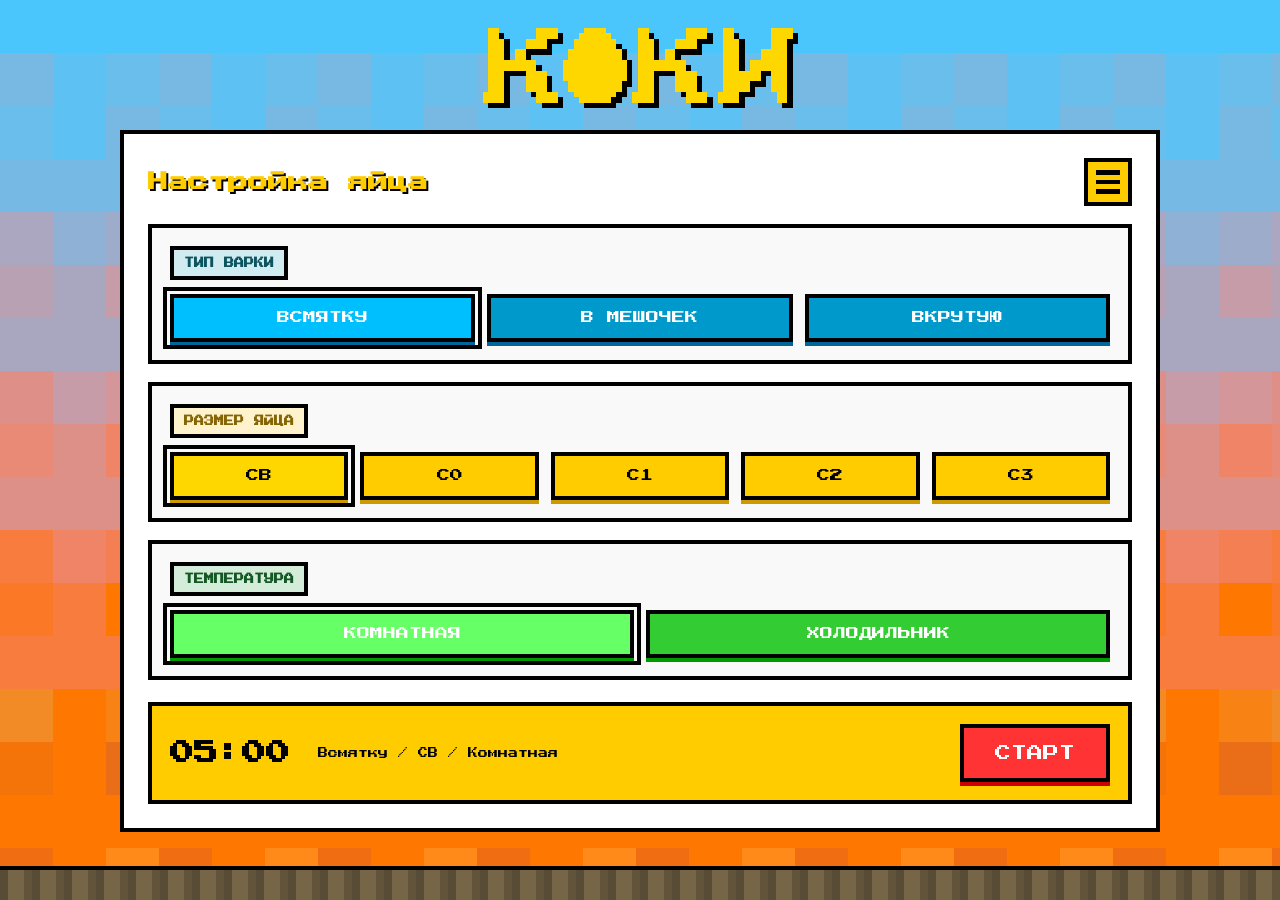
==== commit b038b157: "2706" ====
--- a/index.html
+++ b/index.html
@@ -46,34 +46,31 @@
             <ol class="setup-steps">
               <li class="setup-step">
                 <div class="step-title">
-                  <span class="step-number">1</span>
-                  <h3>Тип варки</h3>
+                  <h3 class="retro-badge setup-badge setup-badge--info">Тип варки</h3>
                 </div>
                 <div class="choice-grid choice-grid--three" role="radiogroup" aria-label="Тип варки">
-                  <button class="retro-button retro-button--primary choice-button is-selected" type="button" data-group="doneness" data-value="soft" aria-pressed="true">Всмятку</button>
-                  <button class="retro-button retro-button--primary choice-button" type="button" data-group="doneness" data-value="jammy" aria-pressed="false">В мешочек</button>
-                  <button class="retro-button retro-button--primary choice-button" type="button" data-group="doneness" data-value="hard" aria-pressed="false">Вкрутую</button>
+                  <button class="retro-button retro-button--secondary choice-button is-selected" type="button" data-group="doneness" data-value="soft" aria-pressed="true">Всмятку</button>
+                  <button class="retro-button retro-button--secondary choice-button" type="button" data-group="doneness" data-value="jammy" aria-pressed="false">В мешочек</button>
+                  <button class="retro-button retro-button--secondary choice-button" type="button" data-group="doneness" data-value="hard" aria-pressed="false">Вкрутую</button>
                 </div>
               </li>
 
               <li class="setup-step">
                 <div class="step-title">
-                  <span class="step-number">2</span>
-                  <h3>Размер яйца</h3>
+                  <h3 class="retro-badge setup-badge setup-badge--warning">Размер яйца</h3>
                 </div>
                 <div class="choice-grid choice-grid--five" role="radiogroup" aria-label="Размер яйца">
-                  <button class="retro-button retro-button--secondary choice-button is-selected" type="button" data-group="size" data-value="СВ" aria-pressed="true">СВ</button>
-                  <button class="retro-button retro-button--secondary choice-button" type="button" data-group="size" data-value="С0" aria-pressed="false">С0</button>
-                  <button class="retro-button retro-button--secondary choice-button" type="button" data-group="size" data-value="С1" aria-pressed="false">С1</button>
-                  <button class="retro-button retro-button--secondary choice-button" type="button" data-group="size" data-value="С2" aria-pressed="false">С2</button>
-                  <button class="retro-button retro-button--secondary choice-button" type="button" data-group="size" data-value="С3" aria-pressed="false">С3</button>
+                  <button class="retro-button retro-button--primary choice-button is-selected" type="button" data-group="size" data-value="СВ" aria-pressed="true">СВ</button>
+                  <button class="retro-button retro-button--primary choice-button" type="button" data-group="size" data-value="С0" aria-pressed="false">С0</button>
+                  <button class="retro-button retro-button--primary choice-button" type="button" data-group="size" data-value="С1" aria-pressed="false">С1</button>
+                  <button class="retro-button retro-button--primary choice-button" type="button" data-group="size" data-value="С2" aria-pressed="false">С2</button>
+                  <button class="retro-button retro-button--primary choice-button" type="button" data-group="size" data-value="С3" aria-pressed="false">С3</button>
                 </div>
               </li>
 
               <li class="setup-step">
                 <div class="step-title">
-                  <span class="step-number">3</span>
-                  <h3>Температура</h3>
+                  <h3 class="retro-badge setup-badge setup-badge--success">Температура</h3>
                 </div>
                 <div class="choice-grid choice-grid--two" role="radiogroup" aria-label="Температура яиц">
                   <button class="retro-button retro-button--constructive choice-button is-selected" type="button" data-group="temperature" data-value="room" aria-pressed="true">Комнатная</button>
@@ -140,8 +137,14 @@
             <button class="site-menu__item" type="button" data-section-target="recipes">Рецепты</button>
             <button class="site-menu__item" type="button" data-section-target="chef">От Шефа</button>
             <div class="site-menu__meta">
-              <span>Версия 0.1</span>
-              <span>© <span id="menuYear">2026</span> <a href="https://svarganil.ru" target="_blank" rel="noopener noreferrer">Сварганил</a></span>
+              <div class="site-menu__meta-copy">
+                <span>Версия 0.1</span>
+                <span>© <span id="menuYear">2026</span> <a href="https://svarganil.ru" target="_blank" rel="noopener noreferrer">Сварганил</a></span>
+              </div>
+              <a class="site-menu__credit-icon" href="https://svarganil.ru" target="_blank" rel="noopener noreferrer" aria-label="Сварганил">
+                <img class="site-menu__credit-icon-image site-menu__credit-icon-image--normal" src="./assets/c_normal.png" alt="">
+                <img class="site-menu__credit-icon-image site-menu__credit-icon-image--hover" src="./assets/c_hover.png" alt="">
+              </a>
             </div>
           </nav>
         </section>
@@ -255,7 +258,7 @@
             <button class="retro-accordion__button" type="button" aria-expanded="false" aria-controls="hint-content-0">Категория и хранение</button>
             <div class="retro-accordion__content" id="hint-content-0" hidden>
               <div class="recipe-copy">
-                <p>Столовые яйца (маркируются синей буквой С) — можно хранить до 25 дней при комнатной температуре и до 120 дней — в холодильнике.</p>
+                <p>Столовые яйца (маркируются <span class="egg-mark egg-mark--blue">синей буквой С</span>) — можно хранить до 25 дней при комнатной температуре и до 120 дней — в холодильнике.</p>
                 <p>Столовые яйца делятся на категории по весу. Больше цифра — меньше размер:</p>
                 <ul class="recipe-list">
                   <li>С3 — столовое яйцо третьей категории / 35–44,9 г</li>
@@ -265,7 +268,7 @@
                   <li>СВ — столовое яйцо высшей категории / более 75 г</li>
                 </ul>
                 <p>При этом категорию яиц определяет только вес, а не пищевые показатели. Это учитывается и при готовке: чем легче яйцо, тем быстрее оно сварится.</p>
-                <p>Диетические яйца (маркируются красной буквой Д) — срок реализации доходит до 7 дней.</p>
+                <p>Диетические яйца (маркируются <span class="egg-mark egg-mark--red">красной буквой Д</span>) — срок реализации доходит до 7 дней.</p>
               </div>
             </div>
 
--- a/style.css
+++ b/style.css
@@ -315,16 +315,16 @@
 }
 
 .menu-toggle {
-  width: 54px;
-  height: 54px;
-  flex: 0 0 54px;
+  width: 48px;
+  height: 48px;
+  flex: 0 0 48px;
   display: inline-flex;
   align-items: center;
   justify-content: center;
   padding: 0;
   border: 4px solid #000;
   background-color: #ffcc00;
-  box-shadow: 0 4px #000;
+  box-shadow: none;
   cursor: pointer;
   transition: transform 0.1s ease-in-out, background-color 0.1s ease-in-out, box-shadow 0.1s ease-in-out;
 }
@@ -343,9 +343,20 @@
 
 .menu-toggle__symbol {
   display: block;
+  width: 24px;
+  height: 24px;
+  background-image: url("./assets/menu.png");
+  background-position: center;
+  background-repeat: no-repeat;
+  background-size: contain;
   color: #000;
-  font-size: 24px;
-  line-height: 1;
+  font-size: 0;
+  line-height: 0;
+  image-rendering: pixelated;
+}
+
+.menu-toggle[aria-expanded="true"] .menu-toggle__symbol {
+  background-image: url("./assets/close.png");
 }
 
 .site-menu {
@@ -387,8 +398,10 @@
 }
 
 .site-menu__meta {
-  display: grid;
-  gap: 4px;
+  display: flex;
+  align-items: center;
+  justify-content: space-between;
+  gap: 14px;
   margin-top: 8px;
   padding-top: 14px;
   border-top: 4px solid #000;
@@ -397,6 +410,11 @@
   line-height: 1.8;
 }
 
+.site-menu__meta-copy {
+  display: grid;
+  gap: 4px;
+}
+
 .site-menu__meta a {
   color: #000;
   text-decoration: none;
@@ -407,6 +425,45 @@
 .site-menu__meta a:focus {
   color: #cc0000;
   border-bottom-color: #cc0000;
+}
+
+.site-menu__meta .site-menu__credit-icon {
+  width: 48px;
+  height: 36px;
+  flex: 0 0 48px;
+  position: relative;
+  display: block;
+  border-bottom: 0;
+}
+
+.site-menu__meta .site-menu__credit-icon:hover,
+.site-menu__meta .site-menu__credit-icon:focus {
+  border-bottom: 0;
+}
+
+.site-menu__credit-icon-image {
+  width: 100%;
+  height: 100%;
+  position: absolute;
+  inset: 0;
+  display: block;
+  object-fit: contain;
+  image-rendering: pixelated;
+  transition: opacity 0.1s ease-in-out;
+}
+
+.site-menu__credit-icon-image--hover {
+  opacity: 0;
+}
+
+.site-menu__credit-icon:hover .site-menu__credit-icon-image--normal,
+.site-menu__credit-icon:focus .site-menu__credit-icon-image--normal {
+  opacity: 0;
+}
+
+.site-menu__credit-icon:hover .site-menu__credit-icon-image--hover,
+.site-menu__credit-icon:focus .site-menu__credit-icon-image--hover {
+  opacity: 1;
 }
 
 .retro-footer {
@@ -585,22 +642,29 @@
 
 .step-title h3 {
   margin: 0;
-  font-size: 14px;
-  line-height: 1.5;
-  color: #000;
   letter-spacing: 0;
 }
 
-.step-number {
-  width: 34px;
-  height: 34px;
-  flex: 0 0 34px;
-  display: inline-flex;
-  align-items: center;
-  justify-content: center;
-  background-color: #ffcc00;
-  border: 4px solid #000;
-  font-size: 12px;
+.setup-badge {
+  font-size: 10px;
+}
+
+.setup-badge--info {
+  background-color: #d1ecf1;
+  color: #0c5460;
+  border-color: #bee5eb;
+}
+
+.setup-badge--warning {
+  background-color: #fff3cd;
+  color: #856404;
+  border-color: #ffeeba;
+}
+
+.setup-badge--success {
+  background-color: #d4edda;
+  color: #155724;
+  border-color: #c3e6cb;
 }
 
 .choice-grid {
@@ -854,6 +918,14 @@
 
 .recipe-copy p {
   margin: 0 0 12px;
+}
+
+.egg-mark--blue {
+  color: #00bfff;
+}
+
+.egg-mark--red {
+  color: #ff6666;
 }
 
 .recipe-link-row {
@@ -1193,6 +1265,10 @@
   gap: 12px;
 }
 
+.timer-action--wide {
+  grid-column: 1 / -1;
+}
+
 .retro-badge {
   display: inline-flex;
   align-items: center;
@@ -1355,6 +1431,13 @@
   transform: translateX(-50%);
 }
 
+.office-helper__bubble--prompt {
+  width: min(220px, calc(100vw - 32px));
+  bottom: 100px;
+  padding: 14px;
+  text-align: center;
+}
+
 .office-helper__bubble[hidden] {
   display: none;
 }
@@ -1508,13 +1591,14 @@
   }
 
   .menu-toggle {
-    width: 46px;
-    height: 46px;
-    flex-basis: 46px;
+    width: 42px;
+    height: 42px;
+    flex-basis: 42px;
   }
 
   .menu-toggle__symbol {
-    font-size: 22px;
+    width: 21px;
+    height: 21px;
   }
 
   .site-menu {
